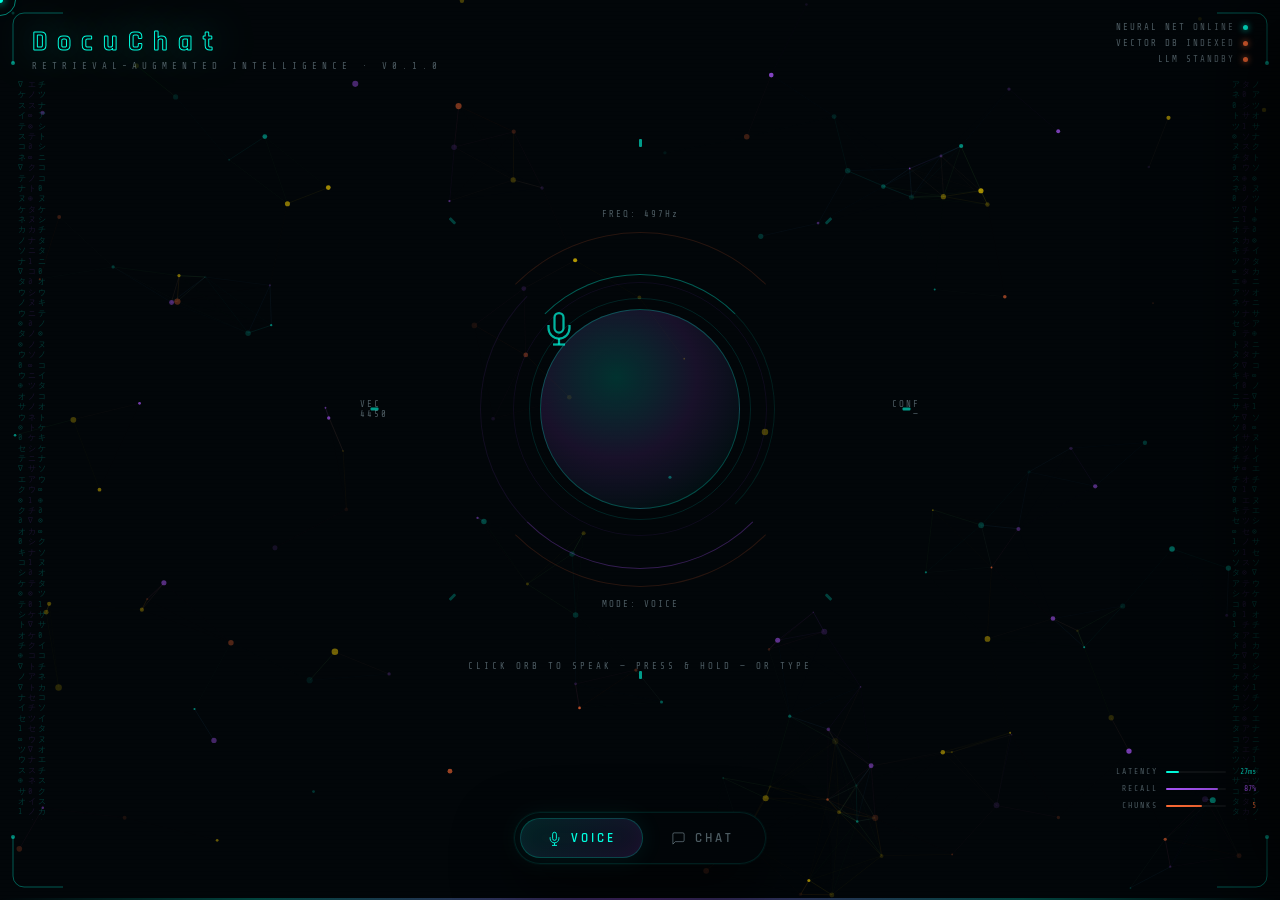
==== static/index.html @ eec522b1 "feat: UI" ====
<!DOCTYPE html>
<html lang="en">
<head>
<meta charset="UTF-8"/>
<meta name="viewport" content="width=device-width, initial-scale=1.0"/>
<title>DocuChat — Retrieval Intelligence</title>
<link href="https://fonts.googleapis.com/css2?family=Rajdhani:wght@300;400;500;600;700&family=Share+Tech+Mono&family=Exo+2:ital,wght@0,100;0,200;0,300;0,400;1,200&display=swap" rel="stylesheet"/>
<link rel="stylesheet" href="/static/synapse.css"/>
</head>
<body>

<!-- Custom cursor -->
<div id="cur"></div>
<div id="cur-ring"></div>

<!-- Processing bar -->
<div id="proc-bar"></div>

<!-- Scanlines -->
<div id="scanlines"></div>

<!-- BG canvas (neural network) -->
<canvas id="bg-canvas"></canvas>

<!-- Particle canvas -->
<canvas id="particle-canvas"></canvas>

<!-- Data streams left -->
<div id="streams">
  <div class="stream-col" id="sc1"></div>
  <div class="stream-col" id="sc2"></div>
  <div class="stream-col" id="sc3"></div>
</div>

<!-- Data streams right -->
<div id="streams-r">
  <div class="stream-col" id="sc4"></div>
  <div class="stream-col" id="sc5"></div>
  <div class="stream-col" id="sc6"></div>
</div>

<!-- HUD -->
<div id="hud">
  <div id="brand">
    <div id="brand-name">DocuChat</div>
    <div id="brand-sub">retrieval-augmented intelligence · v0.1.0</div>
  </div>
  <div id="status-cluster">
    <div class="s-row"><span class="s-label" id="s-main">NEURAL NET ONLINE</span><div class="s-dot active" id="sd-main"></div></div>
    <div class="s-row"><span class="s-label" id="s-vec">VECTOR DB INDEXED</span><div class="s-dot" id="sd-vec"></div></div>
    <div class="s-row"><span class="s-label" id="s-llm">LLM STANDBY</span><div class="s-dot" id="sd-llm"></div></div>
  </div>
  <div id="ruler"></div>
</div>

<!-- Corner brackets -->
<div class="bracket" id="b-tl"><svg viewBox="0 0 56 56" fill="none">
  <path d="M3 53V14A11 11 0 0 1 14 3h39" stroke="rgba(0,255,224,.35)" stroke-width="1"/>
  <circle cx="3" cy="53" r="2" fill="rgba(0,255,224,.5)"/>
  <circle cx="3" cy="3" r="1.5" fill="rgba(0,255,224,.2)"/>
</svg></div>
<div class="bracket" id="b-tr"><svg viewBox="0 0 56 56" fill="none">
  <path d="M3 53V14A11 11 0 0 1 14 3h39" stroke="rgba(0,255,224,.35)" stroke-width="1"/>
  <circle cx="3" cy="53" r="2" fill="rgba(0,255,224,.5)"/>
</svg></div>
<div class="bracket" id="b-bl"><svg viewBox="0 0 56 56" fill="none">
  <path d="M3 53V14A11 11 0 0 1 14 3h39" stroke="rgba(0,255,224,.35)" stroke-width="1"/>
  <circle cx="3" cy="53" r="2" fill="rgba(0,255,224,.5)"/>
</svg></div>
<div class="bracket" id="b-br"><svg viewBox="0 0 56 56" fill="none">
  <path d="M3 53V14A11 11 0 0 1 14 3h39" stroke="rgba(0,255,224,.35)" stroke-width="1"/>
  <circle cx="3" cy="53" r="2" fill="rgba(0,255,224,.5)"/>
</svg></div>

<!-- Live metrics -->
<div id="metrics">
  <div class="metric">
    <span class="metric-label">LATENCY</span>
    <div class="metric-bar-wrap"><div class="metric-bar" id="mb-lat" style="width:22%"></div></div>
    <span class="metric-val" id="mv-lat">22ms</span>
  </div>
  <div class="metric">
    <span class="metric-label">RECALL</span>
    <div class="metric-bar-wrap"><div class="metric-bar" id="mb-rec" style="width:87%;background:var(--c2)"></div></div>
    <span class="metric-val" id="mv-rec" style="color:var(--c2)">87%</span>
  </div>
  <div class="metric">
    <span class="metric-label">CHUNKS</span>
    <div class="metric-bar-wrap"><div class="metric-bar" id="mb-chk" style="width:60%;background:var(--c3)"></div></div>
    <span class="metric-val" id="mv-chk" style="color:var(--c3)">5</span>
  </div>
</div>

<!-- Center stage -->
<div id="stage">
  <div id="orb-wrap">

    <!-- Rotating rings -->
    <div class="ring" id="ring1">
      <!-- Tick marks -->
      <div class="tick" style="transform:rotate(0deg) translateY(-135px)"></div>
      <div class="tick" style="transform:rotate(45deg) translateY(-135px);opacity:.4"></div>
      <div class="tick" style="transform:rotate(90deg) translateY(-135px)"></div>
      <div class="tick" style="transform:rotate(135deg) translateY(-135px);opacity:.4"></div>
      <div class="tick" style="transform:rotate(180deg) translateY(-135px)"></div>
      <div class="tick" style="transform:rotate(225deg) translateY(-135px);opacity:.4"></div>
      <div class="tick" style="transform:rotate(270deg) translateY(-135px)"></div>
      <div class="tick" style="transform:rotate(315deg) translateY(-135px);opacity:.4"></div>
    </div>
    <div class="ring" id="ring2"></div>
    <div class="ring" id="ring3"></div>

    <!-- Main orb -->
    <div id="orb" onclick="toggleVoice()">
      <svg id="mic-svg" viewBox="0 0 24 24" fill="none" stroke="currentColor" stroke-width="1.5" width="36" height="36">
        <path d="M12 2a3 3 0 0 0-3 3v7a3 3 0 0 0 6 0V5a3 3 0 0 0-3-3z"/>
        <path d="M19 10v2a7 7 0 0 1-14 0v-2"/>
        <line x1="12" y1="19" x2="12" y2="23"/>
        <line x1="8" y1="23" x2="16" y2="23"/>
      </svg>
    </div>

    <!-- Orb data readouts -->
    <div class="orb-readout" id="r-top">FREQ: <span id="freq-val">440Hz</span></div>
    <div class="orb-readout" id="r-right">CONF<br><span id="conf-val">—</span></div>
    <div class="orb-readout" id="r-bottom">MODE: VOICE</div>
    <div class="orb-readout" id="r-left">VEC<br><span id="vec-val">—</span></div>

  </div>

  <!-- Voice transcript area -->
  <div id="voice-area">
    <div id="voice-q"></div>
    <div id="voice-a"></div>
    <div id="voice-hint">CLICK ORB TO SPEAK — PRESS &amp; HOLD — OR TYPE</div>
  </div>
</div>

<!-- Mode bar -->
<div id="mode-bar">
  <button class="mb-btn on" id="btn-v" onclick="setMode('voice')">
    <svg viewBox="0 0 24 24" fill="none" stroke="currentColor" stroke-width="1.5">
      <path d="M12 2a3 3 0 0 0-3 3v7a3 3 0 0 0 6 0V5a3 3 0 0 0-3-3z"/>
      <path d="M19 10v2a7 7 0 0 1-14 0v-2"/>
      <line x1="12" y1="19" x2="12" y2="23"/>
      <line x1="8" y1="23" x2="16" y2="23"/>
    </svg>
    VOICE
  </button>
  <button class="mb-btn" id="btn-t" onclick="setMode('text')">
    <svg viewBox="0 0 24 24" fill="none" stroke="currentColor" stroke-width="1.5">
      <path d="M21 15a2 2 0 0 1-2 2H7l-4 4V5a2 2 0 0 1 2-2h14a2 2 0 0 1 2 2z"/>
    </svg>
    CHAT
  </button>
</div>

<!-- Side panel -->
<div id="panel">
  <div id="ph">
    <div style="display:flex;flex-direction:column;gap:4px">
      <div id="ph-title">NEURAL CHAT</div>
    </div>
    <div style="display:flex;align-items:center;gap:12px">
      <span id="ev-count">0 CHUNKS</span>
      <button id="ph-close" onclick="setMode('voice')">✕</button>
    </div>
  </div>

  <!-- Messages -->
  <div id="msgs">
    <div class="msg a">
      <div class="msg-who">DocuChat</div>
      <div class="msg-b">Neural retrieval system initialized. How can I help you today?</div>
    </div>
  </div>

  <!-- Evidence section -->
  <div id="ev-section"></div>

  <!-- Input area -->
  <div id="input-area">
    <div id="iw">
      <textarea id="inp" rows="1" placeholder="Query the knowledge base…"></textarea>
      <button id="send" onclick="sendMsg()">
        <svg viewBox="0 0 24 24" fill="none" stroke="currentColor" stroke-width="2.5">
          <line x1="22" y1="2" x2="11" y2="13"/>
          <polygon points="22 2 15 22 11 13 2 9 22 2"/>
        </svg>
      </button>
    </div>
    <div id="input-footer">
      <span class="ifooter-text">ENTER TO SEND · SHIFT+ENTER FOR NEWLINE</span>
      <span class="ifooter-text" id="char-count">0</span>
    </div>
  </div>
</div>

<script src="/static/synapse.js"></script>
</body>
</html>
---- static/synapse.css ----
*, *::before, *::after { box-sizing: border-box; margin: 0; padding: 0; }

:root {
  --c: #00ffe0;
  --c2: #a855f7;
  --c3: #ff6b35;
  --c4: #ffd700;
  --bg: #020609;
  --text: #c8e8f5;
  --dim: rgba(200,232,245,0.38);
  --panel: rgba(3,12,22,0.92);
  --border: rgba(0,255,224,0.1);
  --border2: rgba(168,85,247,0.15);
  --panel-w: 440px;
}

html, body { width: 100%; height: 100%; overflow: hidden; background: var(--bg); }

body {
  font-family: 'Exo 2', sans-serif;
  color: var(--text);
  cursor: none;
}

/* ══════════════════════ CURSOR ══════════════════════ */
#cur {
  position: fixed; width: 6px; height: 6px;
  background: var(--c); border-radius: 50%;
  pointer-events: none; z-index: 9999;
  transform: translate(-50%,-50%);
  transition: width .12s, height .12s;
  box-shadow: 0 0 8px var(--c), 0 0 24px rgba(0,255,224,.4);
}
#cur-ring {
  position: fixed; width: 32px; height: 32px;
  border: 1px solid rgba(0,255,224,.5); border-radius: 50%;
  pointer-events: none; z-index: 9998;
  transform: translate(-50%,-50%);
  transition: transform .08s ease-out, width .2s, height .2s, border-color .2s;
}
body:has(button:hover) #cur-ring,
body:has(textarea:hover) #cur-ring { width: 44px; height: 44px; border-color: var(--c2); }

/* ══════════════════════ MAIN CANVAS ══════════════════════ */
#bg-canvas {
  position: fixed; inset: 0; width: 100%; height: 100%;
  pointer-events: none; z-index: 0;
}

/* ══════════════════════ HUD OVERLAYS ══════════════════════ */
#hud {
  position: fixed; inset: 0; pointer-events: none; z-index: 2;
}

/* top-left brand */
#brand {
  position: absolute; top: 28px; left: 32px;
  pointer-events: all;
}
#brand-name {
  font-family: 'Rajdhani', sans-serif;
  font-size: 28px; font-weight: 700;
  letter-spacing: 10px;
  color: transparent;
  -webkit-text-stroke: 1px var(--c);
  text-shadow: 0 0 40px rgba(0,255,224,.5);
  line-height: 1;
}
#brand-sub {
  font-family: 'Share Tech Mono', monospace;
  font-size: 9px; letter-spacing: 5px;
  color: var(--dim); margin-top: 5px;
  text-transform: uppercase;
}

/* top-right status cluster */
#status-cluster {
  position: absolute; top: 22px; right: 32px;
  display: flex; flex-direction: column; align-items: flex-end; gap: 6px;
  pointer-events: none;
}
.s-row {
  display: flex; align-items: center; gap: 8px;
}
.s-dot {
  width: 5px; height: 5px; border-radius: 50%;
  background: var(--c3);
  box-shadow: 0 0 6px var(--c3);
  animation: blink 2.8s ease-in-out infinite;
}
.s-dot.active { background: var(--c); box-shadow: 0 0 6px var(--c); animation: blink 1.2s ease-in-out infinite; }
@keyframes blink { 0%,100%{opacity:1} 50%{opacity:.25} }
.s-label {
  font-family: 'Share Tech Mono', monospace;
  font-size: 9px; letter-spacing: 2px; color: var(--dim);
}

/* bottom ruler */
#ruler {
  position: absolute; bottom: 0; left: 0; right: 0;
  height: 2px;
  background: linear-gradient(90deg, transparent 0%, rgba(0,255,224,.25) 20%, rgba(168,85,247,.4) 50%, rgba(0,255,224,.25) 80%, transparent 100%);
}

/* ══════════════════════ CORNER BRACKETS ══════════════════════ */
.bracket {
  position: fixed; width: 56px; height: 56px;
  pointer-events: none; z-index: 2;
}
.bracket svg { width: 100%; height: 100%; }
#b-tl { top: 10px; left: 10px; }
#b-tr { top: 10px; right: 10px; transform: scaleX(-1); }
#b-bl { bottom: 10px; left: 10px; transform: scaleY(-1); }
#b-br { bottom: 10px; right: 10px; transform: scale(-1,-1); }

/* ══════════════════════ CENTER STAGE ══════════════════════ */
#stage {
  position: fixed; inset: 0; z-index: 3;
  display: flex; align-items: center; justify-content: center;
  flex-direction: column; gap: 0;
  transition: transform .6s cubic-bezier(.4,0,.2,1);
}
#stage.shifted { transform: translateX(calc(var(--panel-w) / -2)); }

/* ── Core orb ── */
#orb-wrap {
  position: relative; width: 360px; height: 360px;
  display: flex; align-items: center; justify-content: center;
}

#orb {
  position: absolute; width: 200px; height: 200px;
  border-radius: 50%; cursor: none;
  background: radial-gradient(circle at 38% 34%,
    rgba(0,255,224,.18) 0%,
    rgba(168,85,247,.14) 45%,
    rgba(0,255,224,.04) 80%,
    transparent 100%);
  border: 1px solid rgba(0,255,224,.25);
  transition: all .4s;
}
#orb::before {
  content:''; position:absolute; inset:-12px; border-radius:50%;
  border: 1px solid rgba(0,255,224,.12);
  animation: orb-pulse 4s ease-in-out infinite;
}
#orb::after {
  content:''; position:absolute; inset:-28px; border-radius:50%;
  border: 1px solid rgba(168,85,247,.08);
  animation: orb-pulse 4s ease-in-out infinite .8s;
}
@keyframes orb-pulse {
  0%,100%{transform:scale(1);opacity:.6}
  50%{transform:scale(1.06);opacity:1}
}
#orb.listening {
  border-color: rgba(0,255,163,.6);
  box-shadow: 0 0 60px rgba(0,255,163,.3), inset 0 0 40px rgba(0,255,163,.08);
}
#orb.processing {
  animation: orb-proc .6s ease-in-out infinite alternate;
}
@keyframes orb-proc {
  from{border-color:rgba(0,255,224,.4);box-shadow:0 0 30px rgba(0,255,224,.2)}
  to{border-color:rgba(168,85,247,.6);box-shadow:0 0 60px rgba(168,85,247,.3)}
}

/* Rotating rings */
.ring {
  position: absolute; border-radius: 50%;
  border: 1px solid transparent; pointer-events: none;
}
#ring1 {
  width: 270px; height: 270px;
  border-top-color: rgba(0,255,224,.35);
  border-right-color: rgba(0,255,224,.1);
  animation: spin 8s linear infinite;
}
#ring2 {
  width: 320px; height: 320px;
  border-bottom-color: rgba(168,85,247,.3);
  border-left-color: rgba(168,85,247,.1);
  animation: spin 14s linear infinite reverse;
}
#ring3 {
  width: 355px; height: 355px;
  border-top-color: rgba(255,107,53,.15);
  border-right-color: transparent;
  border-bottom-color: rgba(255,107,53,.15);
  animation: spin 22s linear infinite;
}
@keyframes spin { to{transform:rotate(360deg)} }

/* Tick marks on ring1 */
.tick {
  position: absolute; width: 3px; height: 8px;
  background: rgba(0,255,224,.6);
  transform-origin: center 135px;
  border-radius: 1px;
  left: 50%; top: 50%;
  margin-left: -1.5px; margin-top: -135px;
}

/* Mic icon inside orb */
#mic-svg {
  position: relative; z-index: 1;
  color: rgba(0,255,224,.7);
  transition: color .3s;
}
#orb.listening #mic-svg { color: rgba(0,255,163,1); filter: drop-shadow(0 0 8px rgba(0,255,163,.6)); }

/* ── Orb data readouts ── */
.orb-readout {
  position: absolute;
  font-family: 'Share Tech Mono', monospace;
  font-size: 9px; letter-spacing: 2px; color: var(--dim);
  white-space: nowrap;
}
#r-top    { top: -20px; left: 50%; transform: translateX(-50%); }
#r-right  { right: -100px; top: 50%; transform: translateY(-50%); text-align: right; }
#r-bottom { bottom: -20px; left: 50%; transform: translateX(-50%); }
#r-left   { left: -100px; top: 50%; transform: translateY(-50%); }

/* ── Voice transcript ── */
#voice-area {
  position: relative; z-index: 4;
  margin-top: -8px;
  text-align: center; width: 500px; max-width: 90vw;
}
#voice-q {
  font-family: 'Exo 2', sans-serif;
  font-size: 17px; font-weight: 300; font-style: italic;
  color: var(--text); min-height: 28px;
  opacity: 0; transition: opacity .3s;
  letter-spacing: .5px;
}
#voice-q.visible { opacity: 1; }
#voice-a {
  font-family: 'Exo 2', sans-serif;
  font-size: 13px; font-weight: 200; color: var(--dim);
  margin-top: 12px; min-height: 20px; line-height: 1.7;
  max-height: 160px; overflow-y: auto; scrollbar-width: none;
  opacity: 0; transition: opacity .4s;
}
#voice-a.visible { opacity: 1; }
#voice-hint {
  font-family: 'Share Tech Mono', monospace;
  font-size: 9px; letter-spacing: 3px; color: var(--dim);
  margin-top: 20px;
  animation: fade-hint 3s ease-in-out infinite;
}
@keyframes fade-hint { 0%,100%{opacity:.4} 50%{opacity:.9} }

/* ══════════════════════ MODE BAR ══════════════════════ */
#mode-bar {
  position: fixed; bottom: 36px; left: 50%;
  transform: translateX(-50%);
  z-index: 10;
  display: flex; gap: 2px;
  background: rgba(2,6,9,.95);
  border: 1px solid var(--border);
  border-radius: 100px;
  padding: 5px;
  backdrop-filter: blur(20px);
  box-shadow: 0 0 0 1px rgba(0,255,224,.04), 0 24px 60px rgba(0,0,0,.7);
  transition: left .6s cubic-bezier(.4,0,.2,1);
}
#mode-bar.shifted { left: calc(50% - var(--panel-w)/2); }
.mb-btn {
  display: flex; align-items: center; gap: 9px;
  padding: 11px 26px; border-radius: 100px;
  border: none; background: transparent; cursor: none;
  font-family: 'Rajdhani', sans-serif;
  font-size: 13px; font-weight: 600;
  letter-spacing: 3px; color: var(--dim);
  transition: all .25s;
}
.mb-btn svg { width: 15px; height: 15px; flex-shrink: 0; }
.mb-btn:hover { color: var(--text); background: rgba(0,255,224,.05); }
.mb-btn.on {
  background: linear-gradient(135deg, rgba(0,255,224,.12) 0%, rgba(168,85,247,.12) 100%);
  color: var(--c);
  border: 1px solid rgba(0,255,224,.2);
  box-shadow: 0 0 24px rgba(0,255,224,.08), inset 0 0 20px rgba(168,85,247,.05);
}

/* ══════════════════════ SIDE PANEL ══════════════════════ */
#panel {
  position: fixed; right: 0; top: 0; bottom: 0;
  width: var(--panel-w);
  background: linear-gradient(170deg, rgba(3,12,24,.98) 0%, rgba(5,3,16,.98) 100%);
  border-left: 1px solid var(--border2);
  z-index: 20;
  transform: translateX(100%);
  transition: transform .55s cubic-bezier(.4,0,.2,1);
  display: flex; flex-direction: column;
  box-shadow: -40px 0 80px rgba(0,0,0,.6);
}
#panel.open { transform: translateX(0); }

/* Panel top accent line */
#panel::before {
  content:'';
  position:absolute; top:0; left:0; right:0; height:1px;
  background: linear-gradient(90deg, transparent, var(--c2), var(--c), transparent);
}

/* Panel header */
#ph {
  padding: 22px 20px 16px;
  border-bottom: 1px solid var(--border);
  display: flex; align-items: center; justify-content: space-between;
  flex-shrink: 0;
}
#ph-title {
  font-family: 'Rajdhani', sans-serif;
  font-size: 11px; font-weight: 600;
  letter-spacing: 4px; color: var(--c);
  display: flex; align-items: center; gap: 10px;
}
#ph-title::before {
  content:''; display: block; width: 16px; height: 1px;
  background: var(--c);
  box-shadow: 0 0 8px var(--c);
}

/* evidence meter */
#ev-count {
  font-family: 'Share Tech Mono', monospace;
  font-size: 9px; letter-spacing: 2px;
  color: var(--dim); align-self: flex-end;
  padding-bottom: 2px;
}

#ph-close {
  width: 30px; height: 30px; border-radius: 50%;
  border: 1px solid var(--border); background: transparent;
  color: var(--dim); cursor: none;
  display: flex; align-items: center; justify-content: center;
  font-size: 14px; transition: all .2s;
}
#ph-close:hover { border-color: var(--c); color: var(--c); box-shadow: 0 0 16px rgba(0,255,224,.2); }

/* Messages */
#msgs {
  flex: 1; overflow-y: auto;
  padding: 18px 16px;
  display: flex; flex-direction: column; gap: 18px;
  scrollbar-width: thin;
  scrollbar-color: rgba(0,255,224,.15) transparent;
}
#msgs::-webkit-scrollbar { width: 2px; }
#msgs::-webkit-scrollbar-thumb { background: rgba(0,255,224,.15); }

.msg { display: flex; flex-direction: column; gap: 5px; animation: msg-fade .3s ease-out; }
@keyframes msg-fade { from{opacity:0;transform:translateY(10px)} to{opacity:1;transform:none} }

.msg-who {
  font-family: 'Share Tech Mono', monospace;
  font-size: 8px; letter-spacing: 3px; color: var(--dim);
  display: flex; align-items: center; gap: 6px;
}
.msg-who::after { content:''; display:block; height:1px; width:30px; background: currentColor; opacity:.3; }
.msg.u .msg-who { flex-direction: row-reverse; color: rgba(168,85,247,.6); }
.msg.u .msg-who::after { display: none; }
.msg.u .msg-who::before { content:''; display:block; height:1px; width:30px; background: currentColor; opacity:.3; }

.msg-b {
  font-size: 13px; line-height: 1.75; font-weight: 300;
  padding: 12px 16px; border-radius: 14px;
  max-width: 92%;
}
.msg.u { align-items: flex-end; }
.msg.u .msg-b {
  background: linear-gradient(135deg, rgba(168,85,247,.18), rgba(0,255,224,.12));
  border: 1px solid rgba(168,85,247,.25);
  border-bottom-right-radius: 3px;
  color: var(--text);
}
.msg.a .msg-b {
  background: rgba(255,255,255,.03);
  border: 1px solid rgba(0,255,224,.1);
  border-bottom-left-radius: 3px;
  color: var(--text);
}

/* Typing indicator */
.typing-b {
  display: flex; gap: 5px; align-items: center;
  padding: 14px 18px;
  background: rgba(255,255,255,.03);
  border: 1px solid rgba(0,255,224,.1);
  border-radius: 14px; border-bottom-left-radius: 3px;
  width: fit-content;
}
.t-dot {
  width: 5px; height: 5px; border-radius: 50%;
  background: var(--c);
  animation: tdot 1.1s ease-in-out infinite;
}
.t-dot:nth-child(2){animation-delay:.18s}
.t-dot:nth-child(3){animation-delay:.36s}
@keyframes tdot{0%,60%,100%{transform:translateY(0);opacity:.3}30%{transform:translateY(-7px);opacity:1}}

/* ── Evidence section ── */
#ev-section {
  border-top: 1px solid var(--border);
  padding: 12px 16px;
  flex-shrink: 0;
  max-height: 130px; overflow-y: auto;
  scrollbar-width: none;
}
#ev-section:empty, #ev-section:not(.has-items) { display: none; }
.ev-item {
  display: flex; gap: 10px; align-items: center;
  padding: 6px 0; border-bottom: 1px solid rgba(0,255,224,.05);
  font-size: 11px;
}
.ev-item:last-child { border-bottom: none; }
.ev-score {
  font-family: 'Share Tech Mono', monospace;
  font-size: 8px; color: var(--c); min-width: 28px;
  background: rgba(0,255,224,.08); border-radius: 3px;
  padding: 2px 4px; text-align: center;
}
.ev-text { color: var(--dim); font-weight: 200; font-size: 11px; line-height: 1.4; }
.ev-src { font-family: 'Share Tech Mono', monospace; font-size: 7px; color: rgba(168,85,247,.5); letter-spacing: 1px; margin-top: 1px; }

/* ── Input area ── */
#input-area {
  padding: 14px 16px 18px;
  border-top: 1px solid var(--border);
  flex-shrink: 0;
}
#iw {
  display: flex; gap: 10px; align-items: flex-end;
  background: rgba(0,255,224,.03);
  border: 1px solid rgba(0,255,224,.12);
  border-radius: 14px; padding: 10px 12px;
  transition: border-color .2s, box-shadow .2s;
}
#iw:focus-within {
  border-color: rgba(0,255,224,.3);
  box-shadow: 0 0 0 3px rgba(0,255,224,.05), 0 0 30px rgba(0,255,224,.07);
}
#inp {
  flex: 1; background: transparent; border: none; outline: none;
  color: var(--text); font-family: 'Exo 2', sans-serif;
  font-size: 13px; font-weight: 300; line-height: 1.55;
  resize: none; max-height: 110px; scrollbar-width: none;
  caret-color: var(--c);
}
#inp::placeholder { color: var(--dim); }
#send {
  width: 36px; height: 36px; flex-shrink: 0;
  border-radius: 10px; border: none;
  background: linear-gradient(135deg, var(--c), var(--c2));
  color: #050303; cursor: none;
  display: flex; align-items: center; justify-content: center;
  transition: all .2s;
  box-shadow: 0 0 20px rgba(0,255,224,.25);
}
#send:hover { transform: scale(1.08); box-shadow: 0 0 30px rgba(0,255,224,.4); }
#send svg { width: 15px; height: 15px; }

/* ── Input footer ── */
#input-footer {
  display: flex; justify-content: space-between; align-items: center;
  margin-top: 8px; padding: 0 2px;
}
.ifooter-text {
  font-family: 'Share Tech Mono', monospace;
  font-size: 8px; letter-spacing: 2px; color: var(--dim);
}

/* ══════════════════════ PROCESSING BAR ══════════════════════ */
#proc-bar {
  position: fixed; top: 0; left: 0; right: 0;
  height: 2px; z-index: 30;
  background: linear-gradient(90deg, transparent, var(--c), var(--c2), var(--c3), var(--c), transparent);
  background-size: 400% 100%;
  animation: proc-run 1.2s ease-in-out infinite;
  opacity: 0; transition: opacity .3s;
}
#proc-bar.on { opacity: 1; }
@keyframes proc-run {
  0%{background-position:100% 0}
  100%{background-position:-100% 0}
}

/* ══════════════════════ SCANLINES ══════════════════════ */
#scanlines {
  position: fixed; inset: 0; pointer-events: none; z-index: 1;
  background: repeating-linear-gradient(
    to bottom,
    transparent 0px,
    transparent 3px,
    rgba(0,0,0,.04) 3px,
    rgba(0,0,0,.04) 4px
  );
}

/* ══════════════════════ PARTICLES CANVAS ══════════════════════ */
#particle-canvas {
  position: fixed; inset: 0; width: 100%; height: 100%;
  pointer-events: none; z-index: 1;
}

/* ══════════════════════ DATA STREAMS ══════════════════════ */
#streams {
  position: fixed; left: 18px; top: 80px; bottom: 80px;
  width: 30px; pointer-events: none; z-index: 2;
  overflow: hidden;
}
.stream-col {
  position: absolute; top: 0; width: 10px;
  font-family: 'Share Tech Mono', monospace;
  font-size: 8px; color: rgba(0,255,224,.2);
  display: flex; flex-direction: column;
  animation: stream-fall linear infinite;
  letter-spacing: 0;
  line-height: 1.3;
}
.stream-col:nth-child(1){left:0;animation-duration:6s;animation-delay:0s}
.stream-col:nth-child(2){left:10px;animation-duration:8s;animation-delay:-3s;color:rgba(168,85,247,.15)}
.stream-col:nth-child(3){left:20px;animation-duration:5s;animation-delay:-1.5s}
@keyframes stream-fall { 0%{transform:translateY(-100%)} 100%{transform:translateY(100%)} }

#streams-r {
  position: fixed; right: 18px; top: 80px; bottom: 80px;
  width: 30px; pointer-events: none; z-index: 2; overflow: hidden;
}

/* ══════════════════════ METRICS ══════════════════════ */
#metrics {
  position: fixed; bottom: 90px; right: 24px;
  z-index: 5; display: flex; flex-direction: column;
  align-items: flex-end; gap: 8px;
  pointer-events: none;
}
.metric {
  display: flex; align-items: center; gap: 8px;
}
.metric-label {
  font-family: 'Share Tech Mono', monospace;
  font-size: 8px; letter-spacing: 2px; color: var(--dim);
}
.metric-bar-wrap {
  width: 60px; height: 2px;
  background: rgba(255,255,255,.06); border-radius: 1px;
}
.metric-bar {
  height: 100%; border-radius: 1px;
  background: var(--c); transition: width 1s ease;
}
.metric-val {
  font-family: 'Share Tech Mono', monospace;
  font-size: 8px; color: var(--c); min-width: 22px; text-align: right;
}
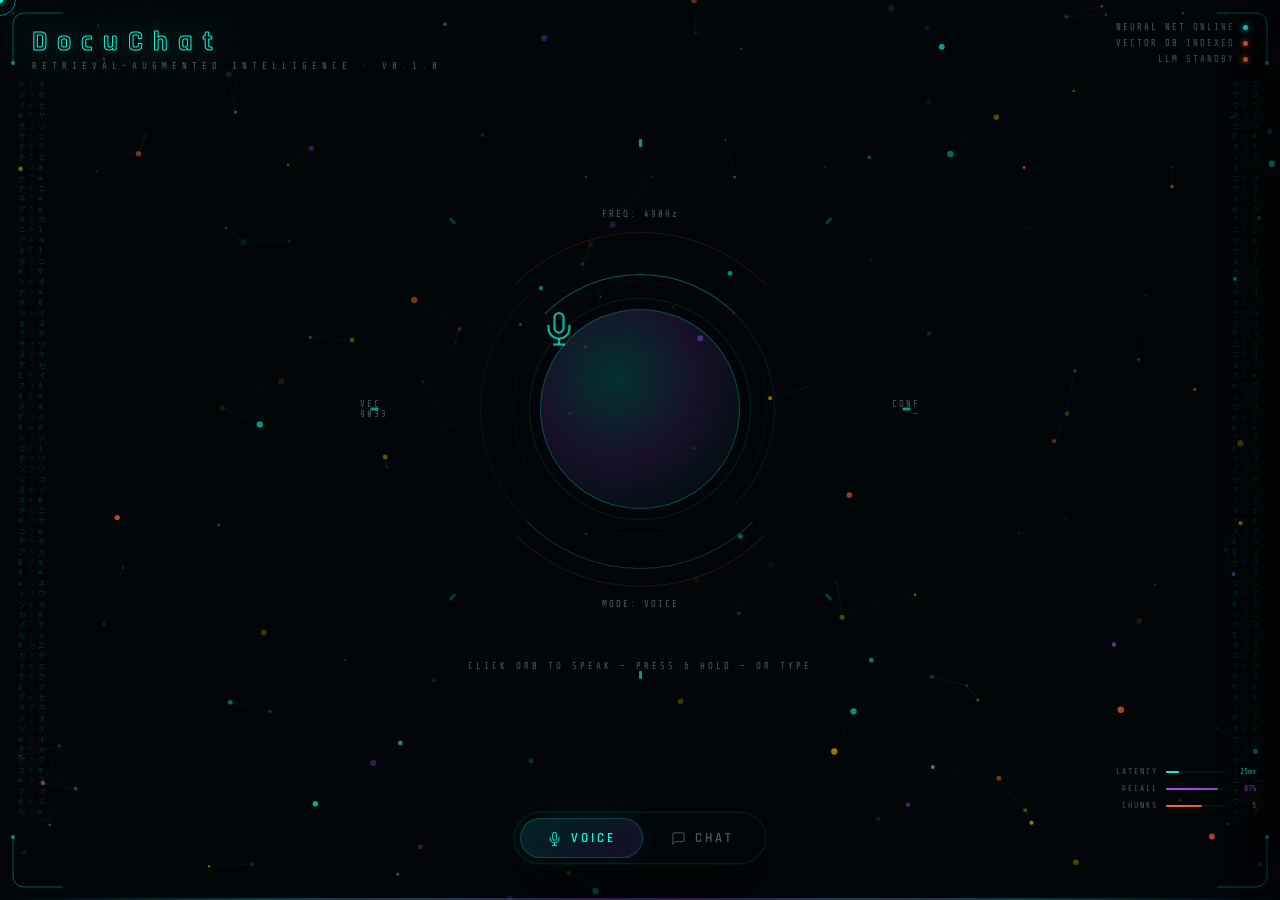
==== commit 046778bf: "feat: transcribe" ====
--- a/static/index.html
+++ b/static/index.html
@@ -5,7 +5,7 @@
 <meta name="viewport" content="width=device-width, initial-scale=1.0"/>
 <title>DocuChat — Retrieval Intelligence</title>
 <link href="https://fonts.googleapis.com/css2?family=Rajdhani:wght@300;400;500;600;700&family=Share+Tech+Mono&family=Exo+2:ital,wght@0,100;0,200;0,300;0,400;1,200&display=swap" rel="stylesheet"/>
-<link rel="stylesheet" href="/static/synapse.css"/>
+<link rel="stylesheet" href="/static/docuchat.css"/>
 </head>
 <body>
 
@@ -196,6 +196,6 @@
   </div>
 </div>
 
-<script src="/static/synapse.js"></script>
+<script src="/static/docuchat.js"></script>
 </body>
 </html>
--- a/static/docuchat.css
+++ b/static/docuchat.css
@@ -0,0 +1,560 @@
+
+*, *::before, *::after { box-sizing: border-box; margin: 0; padding: 0; }
+
+:root {
+  --c: #00ffe0;
+  --c2: #a855f7;
+  --c3: #ff6b35;
+  --c4: #ffd700;
+  --bg: #020609;
+  --text: #c8e8f5;
+  --dim: rgba(200,232,245,0.38);
+  --panel: rgba(3,12,22,0.92);
+  --border: rgba(0,255,224,0.1);
+  --border2: rgba(168,85,247,0.15);
+  --panel-w: 440px;
+}
+
+html, body { width: 100%; height: 100%; overflow: hidden; background: var(--bg); }
+
+body {
+  font-family: 'Exo 2', sans-serif;
+  color: var(--text);
+  cursor: none;
+}
+
+/* ══════════════════════ CURSOR ══════════════════════ */
+#cur {
+  position: fixed; width: 6px; height: 6px;
+  background: var(--c); border-radius: 50%;
+  pointer-events: none; z-index: 9999;
+  transform: translate(-50%,-50%);
+  transition: width .12s, height .12s;
+  box-shadow: 0 0 8px var(--c), 0 0 24px rgba(0,255,224,.4);
+}
+#cur-ring {
+  position: fixed; width: 32px; height: 32px;
+  border: 1px solid rgba(0,255,224,.5); border-radius: 50%;
+  pointer-events: none; z-index: 9998;
+  transform: translate(-50%,-50%);
+  transition: transform .08s ease-out, width .2s, height .2s, border-color .2s;
+}
+body:has(button:hover) #cur-ring,
+body:has(textarea:hover) #cur-ring { width: 44px; height: 44px; border-color: var(--c2); }
+
+/* ══════════════════════ MAIN CANVAS ══════════════════════ */
+#bg-canvas {
+  position: fixed; inset: 0; width: 100%; height: 100%;
+  pointer-events: none; z-index: 0;
+}
+
+/* ══════════════════════ HUD OVERLAYS ══════════════════════ */
+#hud {
+  position: fixed; inset: 0; pointer-events: none; z-index: 2;
+}
+
+/* top-left brand */
+#brand {
+  position: absolute; top: 28px; left: 32px;
+  pointer-events: all;
+}
+#brand-name {
+  font-family: 'Rajdhani', sans-serif;
+  font-size: 28px; font-weight: 700;
+  letter-spacing: 10px;
+  color: transparent;
+  -webkit-text-stroke: 1px var(--c);
+  text-shadow: 0 0 40px rgba(0,255,224,.5);
+  line-height: 1;
+}
+#brand-sub {
+  font-family: 'Share Tech Mono', monospace;
+  font-size: 9px; letter-spacing: 5px;
+  color: var(--dim); margin-top: 5px;
+  text-transform: uppercase;
+}
+
+/* top-right status cluster */
+#status-cluster {
+  position: absolute; top: 22px; right: 32px;
+  display: flex; flex-direction: column; align-items: flex-end; gap: 6px;
+  pointer-events: none;
+}
+.s-row {
+  display: flex; align-items: center; gap: 8px;
+}
+.s-dot {
+  width: 5px; height: 5px; border-radius: 50%;
+  background: var(--c3);
+  box-shadow: 0 0 6px var(--c3);
+  animation: blink 2.8s ease-in-out infinite;
+}
+.s-dot.active { background: var(--c); box-shadow: 0 0 6px var(--c); animation: blink 1.2s ease-in-out infinite; }
+@keyframes blink { 0%,100%{opacity:1} 50%{opacity:.25} }
+.s-label {
+  font-family: 'Share Tech Mono', monospace;
+  font-size: 9px; letter-spacing: 2px; color: var(--dim);
+}
+
+/* bottom ruler */
+#ruler {
+  position: absolute; bottom: 0; left: 0; right: 0;
+  height: 2px;
+  background: linear-gradient(90deg, transparent 0%, rgba(0,255,224,.25) 20%, rgba(168,85,247,.4) 50%, rgba(0,255,224,.25) 80%, transparent 100%);
+}
+
+/* ══════════════════════ CORNER BRACKETS ══════════════════════ */
+.bracket {
+  position: fixed; width: 56px; height: 56px;
+  pointer-events: none; z-index: 2;
+}
+.bracket svg { width: 100%; height: 100%; }
+#b-tl { top: 10px; left: 10px; }
+#b-tr { top: 10px; right: 10px; transform: scaleX(-1); }
+#b-bl { bottom: 10px; left: 10px; transform: scaleY(-1); }
+#b-br { bottom: 10px; right: 10px; transform: scale(-1,-1); }
+
+/* ══════════════════════ CENTER STAGE ══════════════════════ */
+#stage {
+  position: fixed; inset: 0; z-index: 3;
+  display: flex; align-items: center; justify-content: center;
+  flex-direction: column; gap: 0;
+  transition: transform .6s cubic-bezier(.4,0,.2,1);
+}
+#stage.shifted { transform: translateX(calc(var(--panel-w) / -2)); }
+
+/* ── Core orb ── */
+#orb-wrap {
+  position: relative; width: 360px; height: 360px;
+  display: flex; align-items: center; justify-content: center;
+}
+
+#orb {
+  position: absolute; width: 200px; height: 200px;
+  border-radius: 50%; cursor: none;
+  background: radial-gradient(circle at 38% 34%,
+    rgba(0,255,224,.18) 0%,
+    rgba(168,85,247,.14) 45%,
+    rgba(0,255,224,.04) 80%,
+    transparent 100%);
+  border: 1px solid rgba(0,255,224,.25);
+  transition: all .4s;
+}
+#orb::before {
+  content:''; position:absolute; inset:-12px; border-radius:50%;
+  border: 1px solid rgba(0,255,224,.12);
+  animation: orb-pulse 4s ease-in-out infinite;
+}
+#orb::after {
+  content:''; position:absolute; inset:-28px; border-radius:50%;
+  border: 1px solid rgba(168,85,247,.08);
+  animation: orb-pulse 4s ease-in-out infinite .8s;
+}
+@keyframes orb-pulse {
+  0%,100%{transform:scale(1);opacity:.6}
+  50%{transform:scale(1.06);opacity:1}
+}
+#orb.listening {
+  border-color: rgba(0,255,163,.6);
+  box-shadow: 0 0 60px rgba(0,255,163,.3), inset 0 0 40px rgba(0,255,163,.08);
+}
+#orb.processing {
+  animation: orb-proc .6s ease-in-out infinite alternate;
+}
+@keyframes orb-proc {
+  from{border-color:rgba(0,255,224,.4);box-shadow:0 0 30px rgba(0,255,224,.2)}
+  to{border-color:rgba(168,85,247,.6);box-shadow:0 0 60px rgba(168,85,247,.3)}
+}
+
+/* Rotating rings */
+.ring {
+  position: absolute; border-radius: 50%;
+  border: 1px solid transparent; pointer-events: none;
+}
+#ring1 {
+  width: 270px; height: 270px;
+  border-top-color: rgba(0,255,224,.35);
+  border-right-color: rgba(0,255,224,.1);
+  animation: spin 8s linear infinite;
+}
+#ring2 {
+  width: 320px; height: 320px;
+  border-bottom-color: rgba(168,85,247,.3);
+  border-left-color: rgba(168,85,247,.1);
+  animation: spin 14s linear infinite reverse;
+}
+#ring3 {
+  width: 355px; height: 355px;
+  border-top-color: rgba(255,107,53,.15);
+  border-right-color: transparent;
+  border-bottom-color: rgba(255,107,53,.15);
+  animation: spin 22s linear infinite;
+}
+@keyframes spin { to{transform:rotate(360deg)} }
+
+/* Tick marks on ring1 */
+.tick {
+  position: absolute; width: 3px; height: 8px;
+  background: rgba(0,255,224,.6);
+  transform-origin: center 135px;
+  border-radius: 1px;
+  left: 50%; top: 50%;
+  margin-left: -1.5px; margin-top: -135px;
+}
+
+/* Mic icon inside orb */
+#mic-svg {
+  position: relative; z-index: 1;
+  color: rgba(0,255,224,.7);
+  transition: color .3s;
+}
+#orb.listening #mic-svg { color: rgba(0,255,163,1); filter: drop-shadow(0 0 8px rgba(0,255,163,.6)); }
+
+/* ── Orb data readouts ── */
+.orb-readout {
+  position: absolute;
+  font-family: 'Share Tech Mono', monospace;
+  font-size: 9px; letter-spacing: 2px; color: var(--dim);
+  white-space: nowrap;
+}
+#r-top    { top: -20px; left: 50%; transform: translateX(-50%); }
+#r-right  { right: -100px; top: 50%; transform: translateY(-50%); text-align: right; }
+#r-bottom { bottom: -20px; left: 50%; transform: translateX(-50%); }
+#r-left   { left: -100px; top: 50%; transform: translateY(-50%); }
+
+/* ── Voice transcript ── */
+#voice-area {
+  position: relative; z-index: 4;
+  margin-top: -8px;
+  text-align: center; width: 500px; max-width: 90vw;
+}
+#voice-q {
+  font-family: 'Exo 2', sans-serif;
+  font-size: 17px; font-weight: 300; font-style: italic;
+  color: var(--text); min-height: 28px;
+  opacity: 0; transition: opacity .3s;
+  letter-spacing: .5px;
+}
+#voice-q.visible { opacity: 1; }
+#voice-a {
+  font-family: 'Exo 2', sans-serif;
+  font-size: 13px; font-weight: 200; color: var(--dim);
+  margin-top: 12px; min-height: 20px; line-height: 1.7;
+  max-height: 160px; overflow-y: auto; scrollbar-width: none;
+  opacity: 0; transition: opacity .4s;
+}
+#voice-a.visible { opacity: 1; }
+#voice-hint {
+  font-family: 'Share Tech Mono', monospace;
+  font-size: 9px; letter-spacing: 3px; color: var(--dim);
+  margin-top: 20px;
+  animation: fade-hint 3s ease-in-out infinite;
+}
+@keyframes fade-hint { 0%,100%{opacity:.4} 50%{opacity:.9} }
+
+/* ══════════════════════ MODE BAR ══════════════════════ */
+#mode-bar {
+  position: fixed; bottom: 36px; left: 50%;
+  transform: translateX(-50%);
+  z-index: 10;
+  display: flex; gap: 2px;
+  background: rgba(2,6,9,.95);
+  border: 1px solid var(--border);
+  border-radius: 100px;
+  padding: 5px;
+  backdrop-filter: blur(20px);
+  box-shadow: 0 0 0 1px rgba(0,255,224,.04), 0 24px 60px rgba(0,0,0,.7);
+  transition: left .6s cubic-bezier(.4,0,.2,1);
+}
+#mode-bar.shifted { left: calc(50% - var(--panel-w)/2); }
+.mb-btn {
+  display: flex; align-items: center; gap: 9px;
+  padding: 11px 26px; border-radius: 100px;
+  border: none; background: transparent; cursor: none;
+  font-family: 'Rajdhani', sans-serif;
+  font-size: 13px; font-weight: 600;
+  letter-spacing: 3px; color: var(--dim);
+  transition: all .25s;
+}
+.mb-btn svg { width: 15px; height: 15px; flex-shrink: 0; }
+.mb-btn:hover { color: var(--text); background: rgba(0,255,224,.05); }
+.mb-btn.on {
+  background: linear-gradient(135deg, rgba(0,255,224,.12) 0%, rgba(168,85,247,.12) 100%);
+  color: var(--c);
+  border: 1px solid rgba(0,255,224,.2);
+  box-shadow: 0 0 24px rgba(0,255,224,.08), inset 0 0 20px rgba(168,85,247,.05);
+}
+
+/* ══════════════════════ SIDE PANEL ══════════════════════ */
+#panel {
+  position: fixed; right: 0; top: 0; bottom: 0;
+  width: var(--panel-w);
+  background: linear-gradient(170deg, rgba(3,12,24,.98) 0%, rgba(5,3,16,.98) 100%);
+  border-left: 1px solid var(--border2);
+  z-index: 20;
+  transform: translateX(100%);
+  transition: transform .55s cubic-bezier(.4,0,.2,1);
+  display: flex; flex-direction: column;
+  box-shadow: -40px 0 80px rgba(0,0,0,.6);
+}
+#panel.open { transform: translateX(0); }
+
+/* Panel top accent line */
+#panel::before {
+  content:'';
+  position:absolute; top:0; left:0; right:0; height:1px;
+  background: linear-gradient(90deg, transparent, var(--c2), var(--c), transparent);
+}
+
+/* Panel header */
+#ph {
+  padding: 22px 20px 16px;
+  border-bottom: 1px solid var(--border);
+  display: flex; align-items: center; justify-content: space-between;
+  flex-shrink: 0;
+}
+#ph-title {
+  font-family: 'Rajdhani', sans-serif;
+  font-size: 11px; font-weight: 600;
+  letter-spacing: 4px; color: var(--c);
+  display: flex; align-items: center; gap: 10px;
+}
+#ph-title::before {
+  content:''; display: block; width: 16px; height: 1px;
+  background: var(--c);
+  box-shadow: 0 0 8px var(--c);
+}
+
+/* evidence meter */
+#ev-count {
+  font-family: 'Share Tech Mono', monospace;
+  font-size: 9px; letter-spacing: 2px;
+  color: var(--dim); align-self: flex-end;
+  padding-bottom: 2px;
+}
+
+#ph-close {
+  width: 30px; height: 30px; border-radius: 50%;
+  border: 1px solid var(--border); background: transparent;
+  color: var(--dim); cursor: none;
+  display: flex; align-items: center; justify-content: center;
+  font-size: 14px; transition: all .2s;
+}
+#ph-close:hover { border-color: var(--c); color: var(--c); box-shadow: 0 0 16px rgba(0,255,224,.2); }
+
+/* Messages */
+#msgs {
+  flex: 1; overflow-y: auto;
+  padding: 18px 16px;
+  display: flex; flex-direction: column; gap: 18px;
+  scrollbar-width: thin;
+  scrollbar-color: rgba(0,255,224,.15) transparent;
+}
+#msgs::-webkit-scrollbar { width: 2px; }
+#msgs::-webkit-scrollbar-thumb { background: rgba(0,255,224,.15); }
+
+.msg { display: flex; flex-direction: column; gap: 5px; animation: msg-fade .3s ease-out; }
+@keyframes msg-fade { from{opacity:0;transform:translateY(10px)} to{opacity:1;transform:none} }
+
+.msg-who {
+  font-family: 'Share Tech Mono', monospace;
+  font-size: 8px; letter-spacing: 3px; color: var(--dim);
+  display: flex; align-items: center; gap: 6px;
+}
+.msg-who::after { content:''; display:block; height:1px; width:30px; background: currentColor; opacity:.3; }
+.msg.u .msg-who { flex-direction: row-reverse; color: rgba(168,85,247,.6); }
+.msg.u .msg-who::after { display: none; }
+.msg.u .msg-who::before { content:''; display:block; height:1px; width:30px; background: currentColor; opacity:.3; }
+
+.msg-b {
+  font-size: 13px; line-height: 1.75; font-weight: 300;
+  padding: 12px 16px; border-radius: 14px;
+  max-width: 92%;
+}
+.msg.u { align-items: flex-end; }
+.msg.u .msg-b {
+  background: linear-gradient(135deg, rgba(168,85,247,.18), rgba(0,255,224,.12));
+  border: 1px solid rgba(168,85,247,.25);
+  border-bottom-right-radius: 3px;
+  color: var(--text);
+}
+.msg.a .msg-b {
+  background: rgba(255,255,255,.03);
+  border: 1px solid rgba(0,255,224,.1);
+  border-bottom-left-radius: 3px;
+  color: var(--text);
+}
+
+/* Typing indicator */
+.typing-b {
+  display: flex; gap: 5px; align-items: center;
+  padding: 14px 18px;
+  background: rgba(255,255,255,.03);
+  border: 1px solid rgba(0,255,224,.1);
+  border-radius: 14px; border-bottom-left-radius: 3px;
+  width: fit-content;
+}
+.t-dot {
+  width: 5px; height: 5px; border-radius: 50%;
+  background: var(--c);
+  animation: tdot 1.1s ease-in-out infinite;
+}
+.t-dot:nth-child(2){animation-delay:.18s}
+.t-dot:nth-child(3){animation-delay:.36s}
+@keyframes tdot{0%,60%,100%{transform:translateY(0);opacity:.3}30%{transform:translateY(-7px);opacity:1}}
+
+/* ── Evidence section ── */
+#ev-section {
+  border-top: 1px solid var(--border);
+  padding: 12px 16px;
+  flex-shrink: 0;
+  max-height: 130px; overflow-y: auto;
+  scrollbar-width: none;
+}
+#ev-section:empty, #ev-section:not(.has-items) { display: none; }
+.ev-item {
+  display: flex; gap: 10px; align-items: center;
+  padding: 6px 0; border-bottom: 1px solid rgba(0,255,224,.05);
+  font-size: 11px;
+}
+.ev-item:last-child { border-bottom: none; }
+.ev-score {
+  font-family: 'Share Tech Mono', monospace;
+  font-size: 8px; color: var(--c); min-width: 28px;
+  background: rgba(0,255,224,.08); border-radius: 3px;
+  padding: 2px 4px; text-align: center;
+}
+.ev-text { color: var(--dim); font-weight: 200; font-size: 11px; line-height: 1.4; }
+.ev-src { font-family: 'Share Tech Mono', monospace; font-size: 7px; color: rgba(168,85,247,.5); letter-spacing: 1px; margin-top: 1px; }
+
+/* ── Input area ── */
+#input-area {
+  padding: 14px 16px 18px;
+  border-top: 1px solid var(--border);
+  flex-shrink: 0;
+}
+#iw {
+  display: flex; gap: 10px; align-items: flex-end;
+  background: rgba(0,255,224,.03);
+  border: 1px solid rgba(0,255,224,.12);
+  border-radius: 14px; padding: 10px 12px;
+  transition: border-color .2s, box-shadow .2s;
+}
+#iw:focus-within {
+  border-color: rgba(0,255,224,.3);
+  box-shadow: 0 0 0 3px rgba(0,255,224,.05), 0 0 30px rgba(0,255,224,.07);
+}
+#inp {
+  flex: 1; background: transparent; border: none; outline: none;
+  color: var(--text); font-family: 'Exo 2', sans-serif;
+  font-size: 13px; font-weight: 300; line-height: 1.55;
+  resize: none; max-height: 110px; scrollbar-width: none;
+  caret-color: var(--c);
+}
+#inp::placeholder { color: var(--dim); }
+#send {
+  width: 36px; height: 36px; flex-shrink: 0;
+  border-radius: 10px; border: none;
+  background: linear-gradient(135deg, var(--c), var(--c2));
+  color: #050303; cursor: none;
+  display: flex; align-items: center; justify-content: center;
+  transition: all .2s;
+  box-shadow: 0 0 20px rgba(0,255,224,.25);
+}
+#send:hover { transform: scale(1.08); box-shadow: 0 0 30px rgba(0,255,224,.4); }
+#send svg { width: 15px; height: 15px; }
+
+/* ── Input footer ── */
+#input-footer {
+  display: flex; justify-content: space-between; align-items: center;
+  margin-top: 8px; padding: 0 2px;
+}
+.ifooter-text {
+  font-family: 'Share Tech Mono', monospace;
+  font-size: 8px; letter-spacing: 2px; color: var(--dim);
+}
+
+/* ══════════════════════ PROCESSING BAR ══════════════════════ */
+#proc-bar {
+  position: fixed; top: 0; left: 0; right: 0;
+  height: 2px; z-index: 30;
+  background: linear-gradient(90deg, transparent, var(--c), var(--c2), var(--c3), var(--c), transparent);
+  background-size: 400% 100%;
+  animation: proc-run 1.2s ease-in-out infinite;
+  opacity: 0; transition: opacity .3s;
+}
+#proc-bar.on { opacity: 1; }
+@keyframes proc-run {
+  0%{background-position:100% 0}
+  100%{background-position:-100% 0}
+}
+
+/* ══════════════════════ SCANLINES ══════════════════════ */
+#scanlines {
+  position: fixed; inset: 0; pointer-events: none; z-index: 1;
+  background: repeating-linear-gradient(
+    to bottom,
+    transparent 0px,
+    transparent 3px,
+    rgba(0,0,0,.04) 3px,
+    rgba(0,0,0,.04) 4px
+  );
+}
+
+/* ══════════════════════ PARTICLES CANVAS ══════════════════════ */
+#particle-canvas {
+  position: fixed; inset: 0; width: 100%; height: 100%;
+  pointer-events: none; z-index: 1;
+}
+
+/* ══════════════════════ DATA STREAMS ══════════════════════ */
+#streams {
+  position: fixed; left: 18px; top: 80px; bottom: 80px;
+  width: 30px; pointer-events: none; z-index: 2;
+  overflow: hidden;
+}
+.stream-col {
+  position: absolute; top: 0; width: 10px;
+  font-family: 'Share Tech Mono', monospace;
+  font-size: 8px; color: rgba(0,255,224,.2);
+  display: flex; flex-direction: column;
+  animation: stream-fall linear infinite;
+  letter-spacing: 0;
+  line-height: 1.3;
+}
+.stream-col:nth-child(1){left:0;animation-duration:6s;animation-delay:0s}
+.stream-col:nth-child(2){left:10px;animation-duration:8s;animation-delay:-3s;color:rgba(168,85,247,.15)}
+.stream-col:nth-child(3){left:20px;animation-duration:5s;animation-delay:-1.5s}
+@keyframes stream-fall { 0%{transform:translateY(-100%)} 100%{transform:translateY(100%)} }
+
+#streams-r {
+  position: fixed; right: 18px; top: 80px; bottom: 80px;
+  width: 30px; pointer-events: none; z-index: 2; overflow: hidden;
+}
+
+/* ══════════════════════ METRICS ══════════════════════ */
+#metrics {
+  position: fixed; bottom: 90px; right: 24px;
+  z-index: 5; display: flex; flex-direction: column;
+  align-items: flex-end; gap: 8px;
+  pointer-events: none;
+}
+.metric {
+  display: flex; align-items: center; gap: 8px;
+}
+.metric-label {
+  font-family: 'Share Tech Mono', monospace;
+  font-size: 8px; letter-spacing: 2px; color: var(--dim);
+}
+.metric-bar-wrap {
+  width: 60px; height: 2px;
+  background: rgba(255,255,255,.06); border-radius: 1px;
+}
+.metric-bar {
+  height: 100%; border-radius: 1px;
+  background: var(--c); transition: width 1s ease;
+}
+.metric-val {
+  font-family: 'Share Tech Mono', monospace;
+  font-size: 8px; color: var(--c); min-width: 22px; text-align: right;
+}
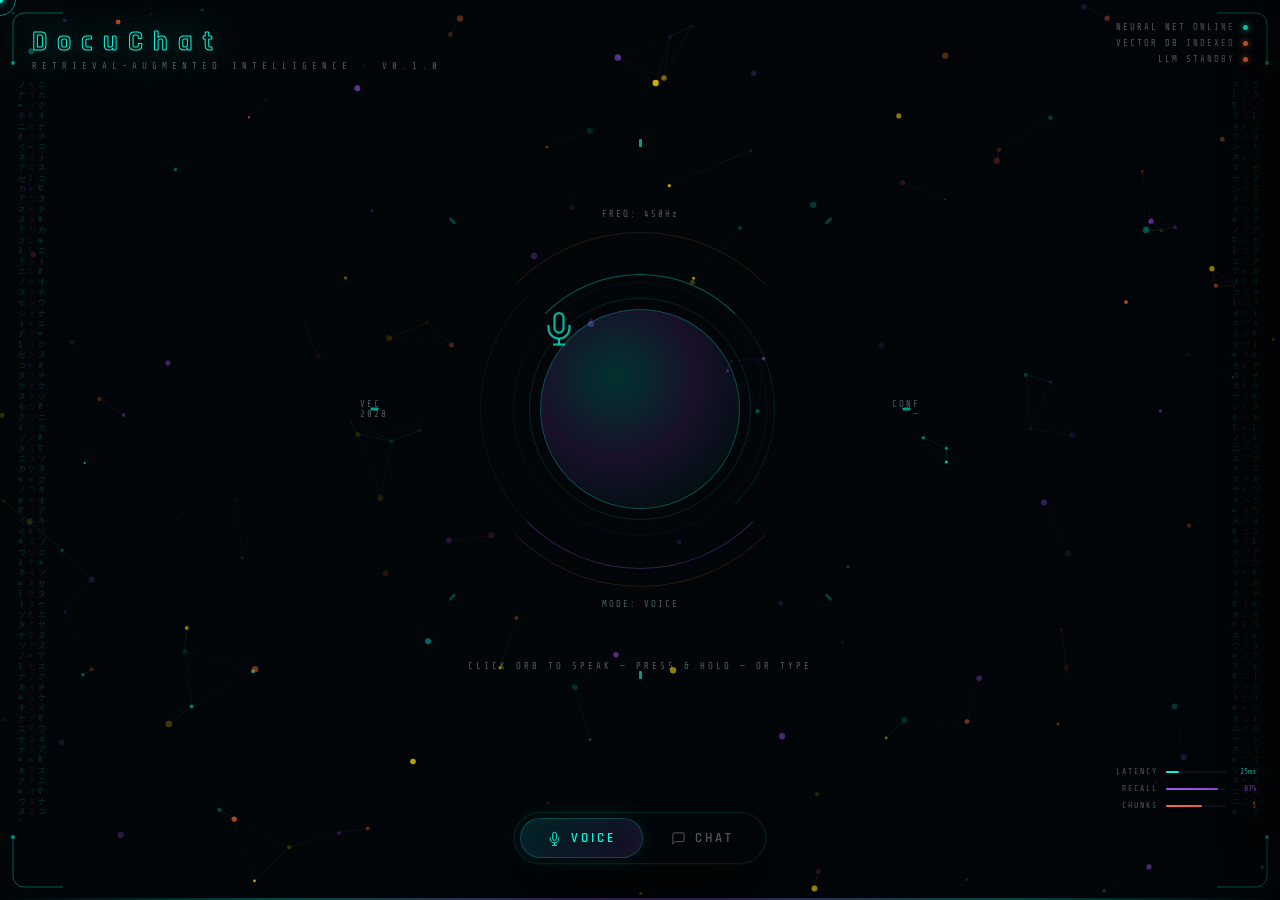
==== commit 3efeebb4: "chore: updated UI" ====
--- a/static/index.html
+++ b/static/index.html
@@ -171,7 +171,7 @@
   <div id="msgs">
     <div class="msg a">
       <div class="msg-who">DocuChat</div>
-      <div class="msg-b">Neural retrieval system initialized. How can I help you today?</div>
+      <div class="msg-b">Hi! I'm DocuChat — ask me anything about <strong>Prashanna Raj Pandit</strong>. Try: <em>"What are his skills?"</em>, <em>"What certifications does he have?"</em>, or <em>"Tell me about his projects."</em></div>
     </div>
   </div>
 
@@ -181,7 +181,7 @@
   <!-- Input area -->
   <div id="input-area">
     <div id="iw">
-      <textarea id="inp" rows="1" placeholder="Query the knowledge base…"></textarea>
+      <textarea id="inp" rows="1" placeholder="Ask about Prashanna — skills, projects, experience…"></textarea>
       <button id="send" onclick="sendMsg()">
         <svg viewBox="0 0 24 24" fill="none" stroke="currentColor" stroke-width="2.5">
           <line x1="22" y1="2" x2="11" y2="13"/>
